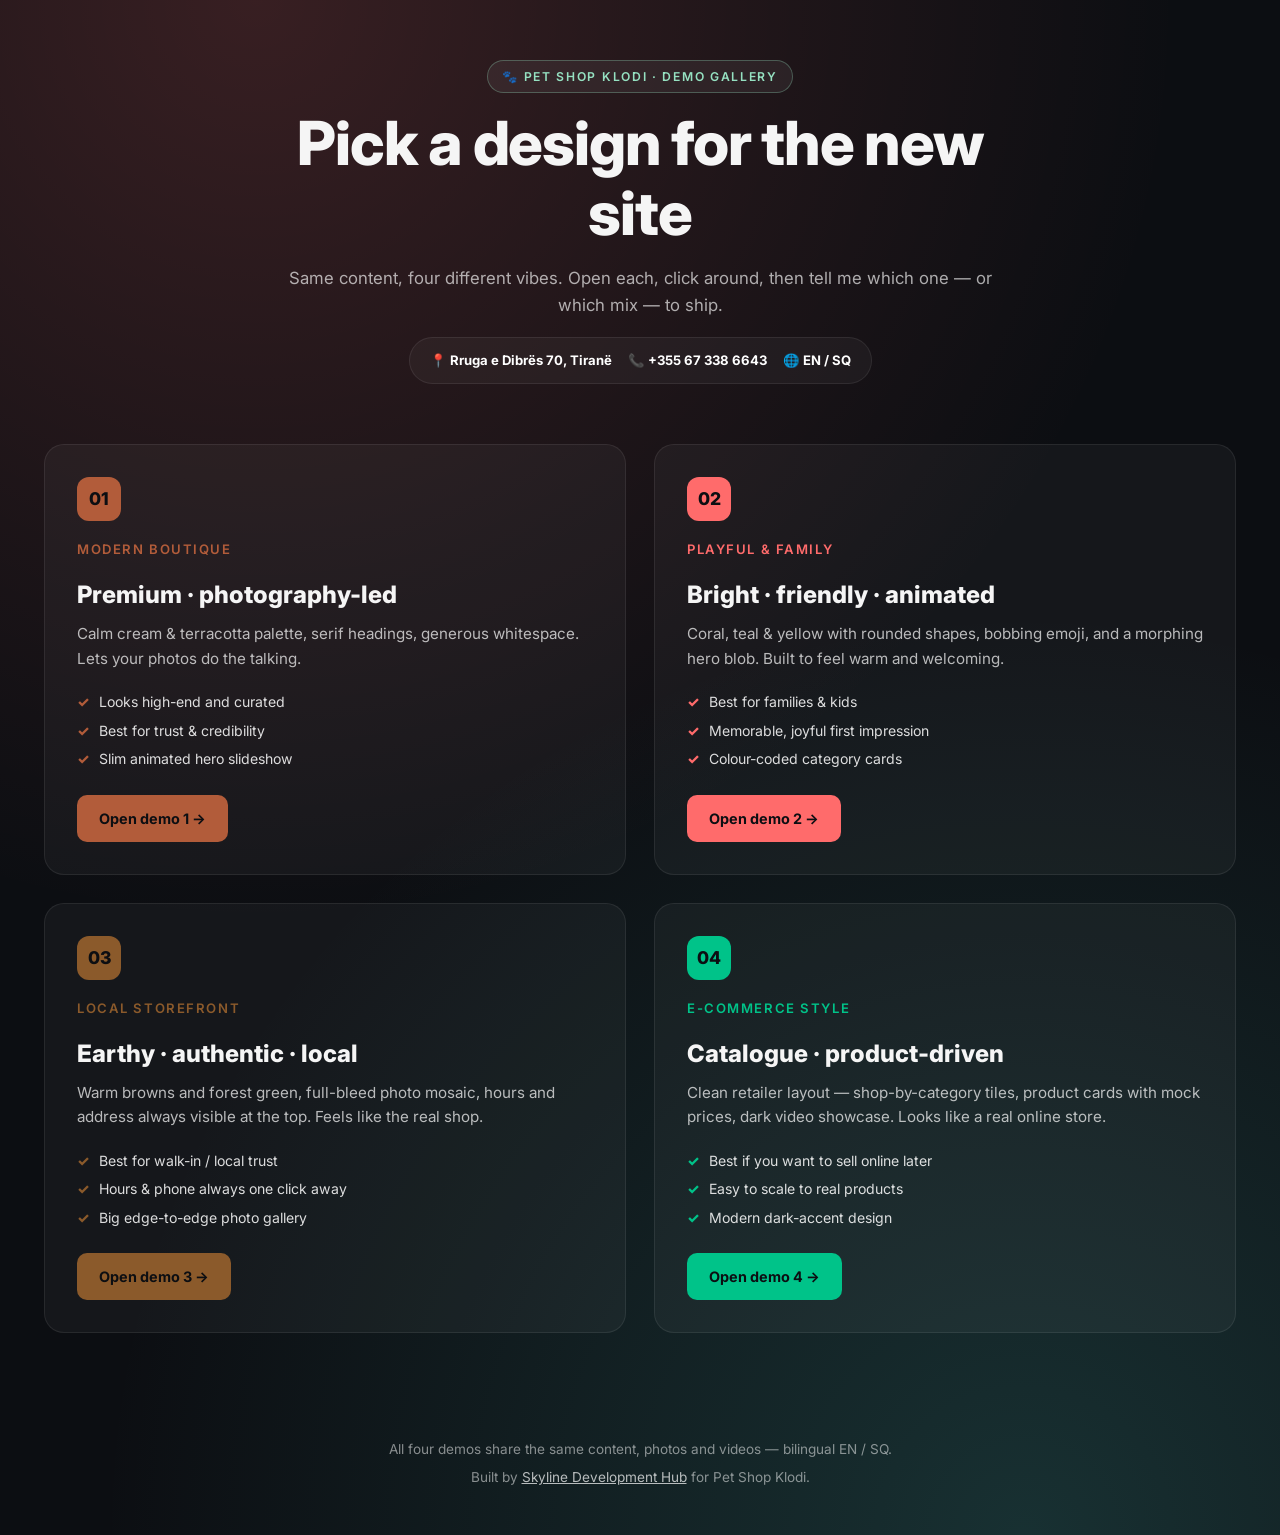
==== index.html @ 3ac2e556 "Initial commit: 4 design demos for Pet Shop Klodi Bilingual (EN/SQ) static site with 4 design varian" ====
<!DOCTYPE html>
<html lang="en">
<head>
<meta charset="UTF-8">
<meta name="viewport" content="width=device-width, initial-scale=1.0">
<title>Pet Shop Klodi — Demo Picker</title>
<meta name="description" content="Four design demos for Pet Shop Klodi — pick the one you like.">
<link rel="preconnect" href="https://fonts.googleapis.com">
<link rel="preconnect" href="https://fonts.gstatic.com" crossorigin>
<link href="https://fonts.googleapis.com/css2?family=Inter:wght@400;500;600;700;800&display=swap" rel="stylesheet">
<style>
  *, *::before, *::after { box-sizing: border-box; }
  body {
    margin: 0; min-height: 100vh;
    font-family: 'Inter', system-ui, sans-serif;
    background: #0c0e12; color: #f5f5f5; line-height: 1.6;
    background-image:
      radial-gradient(circle at 20% 0%, rgba(255,107,107,.18), transparent 50%),
      radial-gradient(circle at 80% 100%, rgba(78,205,196,.18), transparent 50%);
  }
  a { color: inherit; text-decoration: none; }
  .wrap { max-width: 1240px; margin: 0 auto; padding: 60px 24px; }
  header { text-align: center; max-width: 720px; margin: 0 auto 60px; }
  header .badge {
    display: inline-block; padding: 6px 14px; background: rgba(255,255,255,.06);
    border-radius: 999px; font-size: .76rem; font-weight: 600;
    text-transform: uppercase; letter-spacing: .14em; margin-bottom: 16px;
    color: #95e1c1; border: 1px solid rgba(149,225,193,.3);
  }
  header h1 {
    font-size: clamp(2.4rem, 5vw, 3.8rem); font-weight: 800;
    letter-spacing: -.02em; line-height: 1.15; margin: 0 0 16px;
  }
  header p { color: rgba(255,255,255,.65); font-size: 1.05rem; margin: 0; }
  .grid {
    display: grid; grid-template-columns: repeat(2, 1fr); gap: 28px;
  }
  @media (max-width: 880px) { .grid { grid-template-columns: 1fr; } }
  .card {
    position: relative; background: rgba(255,255,255,.04);
    border: 1px solid rgba(255,255,255,.08); border-radius: 20px;
    padding: 32px; transition: all .3s ease; overflow: hidden;
  }
  .card:hover { transform: translateY(-4px); border-color: rgba(255,255,255,.18);
    background: rgba(255,255,255,.06); }
  .card .num {
    width: 44px; height: 44px; display: grid; place-items: center;
    background: var(--c, #4ecdc4); color: #0c0e12; border-radius: 12px;
    font-weight: 800; font-size: 1.1rem; margin-bottom: 18px;
  }
  .card h2 {
    font-size: 1.5rem; font-weight: 800; margin: 0 0 8px;
  }
  .card .sub {
    font-size: .82rem; color: var(--c, #4ecdc4); font-weight: 600;
    text-transform: uppercase; letter-spacing: .12em; margin-bottom: 16px;
  }
  .card p { color: rgba(255,255,255,.7); margin: 0 0 20px; font-size: .95rem; }
  .card .pros {
    list-style: none; padding: 0; margin: 0 0 24px;
    display: grid; gap: 6px;
  }
  .card .pros li {
    font-size: .88rem; color: rgba(255,255,255,.85);
    padding-left: 22px; position: relative;
  }
  .card .pros li::before {
    content: '✓'; position: absolute; left: 0; top: 0; color: var(--c, #4ecdc4);
    font-weight: 800;
  }
  .card .actions { display: flex; gap: 10px; flex-wrap: wrap; }
  .card .btn {
    display: inline-block; padding: 12px 22px; border-radius: 10px;
    font-weight: 700; font-size: .9rem; transition: all .2s ease;
  }
  .btn-primary { background: var(--c, #4ecdc4); color: #0c0e12; }
  .btn-primary:hover { transform: translateY(-1px); filter: brightness(1.1); }
  .btn-ghost { color: #fff; border: 1px solid rgba(255,255,255,.18); }
  .btn-ghost:hover { background: rgba(255,255,255,.08); }

  .card.d1 { --c: #b25c3a; }
  .card.d2 { --c: #ff6b6b; }
  .card.d3 { --c: #8b5a2b; }
  .card.d4 { --c: #00c389; }

  footer {
    text-align: center; padding: 40px 24px;
    color: rgba(255,255,255,.5); font-size: .85rem;
  }
  footer p { margin: 6px 0; }
  footer a { color: rgba(255,255,255,.7); text-decoration: underline; }
  .meta {
    display: inline-flex; gap: 16px; flex-wrap: wrap; padding: 12px 20px;
    background: rgba(255,255,255,.04); border: 1px solid rgba(255,255,255,.08);
    border-radius: 999px; font-size: .82rem; margin-top: 18px;
  }
  .meta b { color: #fff; }
</style>
</head>
<body>

<div class="wrap">
  <header>
    <span class="badge">🐾 Pet Shop Klodi · Demo gallery</span>
    <h1>Pick a design for the new site</h1>
    <p>Same content, four different vibes. Open each, click around, then tell me which one — or which mix — to ship.</p>
    <div class="meta">
      <span>📍 <b>Rruga e Dibrës 70, Tiranë</b></span>
      <span>📞 <b>+355 67 338 6643</b></span>
      <span>🌐 <b>EN / SQ</b></span>
    </div>
  </header>

  <div class="grid">

    <article class="card d1">
      <div class="num">01</div>
      <p class="sub">Modern Boutique</p>
      <h2>Premium · photography-led</h2>
      <p>Calm cream &amp; terracotta palette, serif headings, generous whitespace. Lets your photos do the talking.</p>
      <ul class="pros">
        <li>Looks high-end and curated</li>
        <li>Best for trust &amp; credibility</li>
        <li>Slim animated hero slideshow</li>
      </ul>
      <div class="actions">
        <a class="btn btn-primary" href="demo1-boutique/index.html">Open demo 1 →</a>
      </div>
    </article>

    <article class="card d2">
      <div class="num">02</div>
      <p class="sub">Playful &amp; Family</p>
      <h2>Bright · friendly · animated</h2>
      <p>Coral, teal &amp; yellow with rounded shapes, bobbing emoji, and a morphing hero blob. Built to feel warm and welcoming.</p>
      <ul class="pros">
        <li>Best for families &amp; kids</li>
        <li>Memorable, joyful first impression</li>
        <li>Colour-coded category cards</li>
      </ul>
      <div class="actions">
        <a class="btn btn-primary" href="demo2-playful/index.html">Open demo 2 →</a>
      </div>
    </article>

    <article class="card d3">
      <div class="num">03</div>
      <p class="sub">Local Storefront</p>
      <h2>Earthy · authentic · local</h2>
      <p>Warm browns and forest green, full-bleed photo mosaic, hours and address always visible at the top. Feels like the real shop.</p>
      <ul class="pros">
        <li>Best for walk-in / local trust</li>
        <li>Hours &amp; phone always one click away</li>
        <li>Big edge-to-edge photo gallery</li>
      </ul>
      <div class="actions">
        <a class="btn btn-primary" href="demo3-storefront/index.html">Open demo 3 →</a>
      </div>
    </article>

    <article class="card d4">
      <div class="num">04</div>
      <p class="sub">E-commerce Style</p>
      <h2>Catalogue · product-driven</h2>
      <p>Clean retailer layout — shop-by-category tiles, product cards with mock prices, dark video showcase. Looks like a real online store.</p>
      <ul class="pros">
        <li>Best if you want to sell online later</li>
        <li>Easy to scale to real products</li>
        <li>Modern dark-accent design</li>
      </ul>
      <div class="actions">
        <a class="btn btn-primary" href="demo4-ecommerce/index.html">Open demo 4 →</a>
      </div>
    </article>

  </div>
</div>

<footer>
  <p>All four demos share the same content, photos and videos — bilingual EN / SQ.</p>
  <p>Built by <a href="mailto:contact@skylinedevelopmenthub.com">Skyline Development Hub</a> for Pet Shop Klodi.</p>
</footer>

</body>
</html>
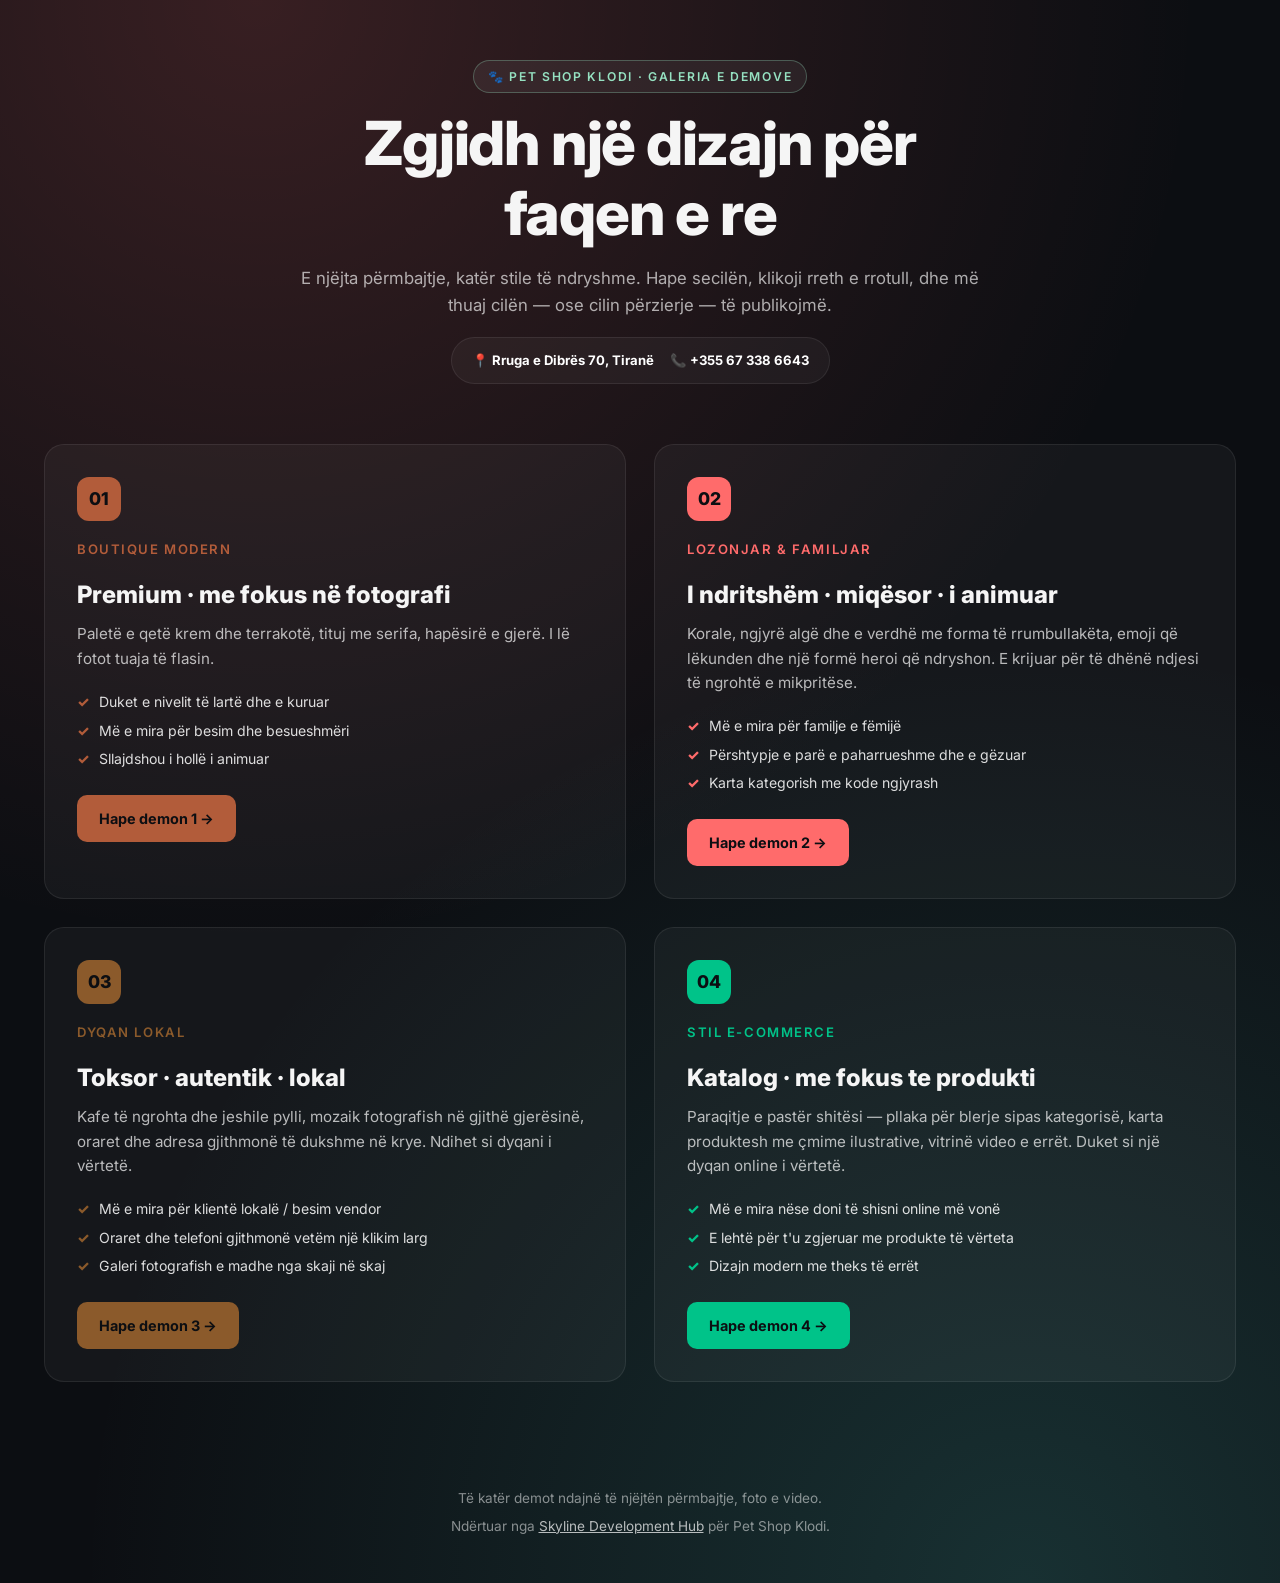
==== commit a30140fb: "Translate demo picker landing page to Albanian only Co-Authored-By: Claude Opus 4.7 (1M context) <no" ====
--- a/index.html
+++ b/index.html
@@ -1,10 +1,10 @@
 <!DOCTYPE html>
-<html lang="en">
+<html lang="sq">
 <head>
 <meta charset="UTF-8">
 <meta name="viewport" content="width=device-width, initial-scale=1.0">
-<title>Pet Shop Klodi — Demo Picker</title>
-<meta name="description" content="Four design demos for Pet Shop Klodi — pick the one you like.">
+<title>Pet Shop Klodi — Zgjedhja e demos</title>
+<meta name="description" content="Katër demo dizajni për Pet Shop Klodi — zgjidh atë që të pëlqen më shumë.">
 <link rel="preconnect" href="https://fonts.googleapis.com">
 <link rel="preconnect" href="https://fonts.gstatic.com" crossorigin>
 <link href="https://fonts.googleapis.com/css2?family=Inter:wght@400;500;600;700;800&display=swap" rel="stylesheet">
@@ -101,13 +101,12 @@
 
 <div class="wrap">
   <header>
-    <span class="badge">🐾 Pet Shop Klodi · Demo gallery</span>
-    <h1>Pick a design for the new site</h1>
-    <p>Same content, four different vibes. Open each, click around, then tell me which one — or which mix — to ship.</p>
+    <span class="badge">🐾 Pet Shop Klodi · Galeria e demove</span>
+    <h1>Zgjidh një dizajn për faqen e re</h1>
+    <p>E njëjta përmbajtje, katër stile të ndryshme. Hape secilën, klikoji rreth e rrotull, dhe më thuaj cilën — ose cilin përzierje — të publikojmë.</p>
     <div class="meta">
       <span>📍 <b>Rruga e Dibrës 70, Tiranë</b></span>
       <span>📞 <b>+355 67 338 6643</b></span>
-      <span>🌐 <b>EN / SQ</b></span>
     </div>
   </header>
 
@@ -115,61 +114,61 @@
 
     <article class="card d1">
       <div class="num">01</div>
-      <p class="sub">Modern Boutique</p>
-      <h2>Premium · photography-led</h2>
-      <p>Calm cream &amp; terracotta palette, serif headings, generous whitespace. Lets your photos do the talking.</p>
+      <p class="sub">Boutique Modern</p>
+      <h2>Premium · me fokus në fotografi</h2>
+      <p>Paletë e qetë krem dhe terrakotë, tituj me serifa, hapësirë e gjerë. I lë fotot tuaja të flasin.</p>
       <ul class="pros">
-        <li>Looks high-end and curated</li>
-        <li>Best for trust &amp; credibility</li>
-        <li>Slim animated hero slideshow</li>
+        <li>Duket e nivelit të lartë dhe e kuruar</li>
+        <li>Më e mira për besim dhe besueshmëri</li>
+        <li>Sllajdshou i hollë i animuar</li>
       </ul>
       <div class="actions">
-        <a class="btn btn-primary" href="demo1-boutique/index.html">Open demo 1 →</a>
+        <a class="btn btn-primary" href="demo1-boutique/index.html">Hape demon 1 →</a>
       </div>
     </article>
 
     <article class="card d2">
       <div class="num">02</div>
-      <p class="sub">Playful &amp; Family</p>
-      <h2>Bright · friendly · animated</h2>
-      <p>Coral, teal &amp; yellow with rounded shapes, bobbing emoji, and a morphing hero blob. Built to feel warm and welcoming.</p>
+      <p class="sub">Lozonjar &amp; Familjar</p>
+      <h2>I ndritshëm · miqësor · i animuar</h2>
+      <p>Korale, ngjyrë algë dhe e verdhë me forma të rrumbullakëta, emoji që lëkunden dhe një formë heroi që ndryshon. E krijuar për të dhënë ndjesi të ngrohtë e mikpritëse.</p>
       <ul class="pros">
-        <li>Best for families &amp; kids</li>
-        <li>Memorable, joyful first impression</li>
-        <li>Colour-coded category cards</li>
+        <li>Më e mira për familje e fëmijë</li>
+        <li>Përshtypje e parë e paharrueshme dhe e gëzuar</li>
+        <li>Karta kategorish me kode ngjyrash</li>
       </ul>
       <div class="actions">
-        <a class="btn btn-primary" href="demo2-playful/index.html">Open demo 2 →</a>
+        <a class="btn btn-primary" href="demo2-playful/index.html">Hape demon 2 →</a>
       </div>
     </article>
 
     <article class="card d3">
       <div class="num">03</div>
-      <p class="sub">Local Storefront</p>
-      <h2>Earthy · authentic · local</h2>
-      <p>Warm browns and forest green, full-bleed photo mosaic, hours and address always visible at the top. Feels like the real shop.</p>
+      <p class="sub">Dyqan Lokal</p>
+      <h2>Toksor · autentik · lokal</h2>
+      <p>Kafe të ngrohta dhe jeshile pylli, mozaik fotografish në gjithë gjerësinë, oraret dhe adresa gjithmonë të dukshme në krye. Ndihet si dyqani i vërtetë.</p>
       <ul class="pros">
-        <li>Best for walk-in / local trust</li>
-        <li>Hours &amp; phone always one click away</li>
-        <li>Big edge-to-edge photo gallery</li>
+        <li>Më e mira për klientë lokalë / besim vendor</li>
+        <li>Oraret dhe telefoni gjithmonë vetëm një klikim larg</li>
+        <li>Galeri fotografish e madhe nga skaji në skaj</li>
       </ul>
       <div class="actions">
-        <a class="btn btn-primary" href="demo3-storefront/index.html">Open demo 3 →</a>
+        <a class="btn btn-primary" href="demo3-storefront/index.html">Hape demon 3 →</a>
       </div>
     </article>
 
     <article class="card d4">
       <div class="num">04</div>
-      <p class="sub">E-commerce Style</p>
-      <h2>Catalogue · product-driven</h2>
-      <p>Clean retailer layout — shop-by-category tiles, product cards with mock prices, dark video showcase. Looks like a real online store.</p>
+      <p class="sub">Stil E-commerce</p>
+      <h2>Katalog · me fokus te produkti</h2>
+      <p>Paraqitje e pastër shitësi — pllaka për blerje sipas kategorisë, karta produktesh me çmime ilustrative, vitrinë video e errët. Duket si një dyqan online i vërtetë.</p>
       <ul class="pros">
-        <li>Best if you want to sell online later</li>
-        <li>Easy to scale to real products</li>
-        <li>Modern dark-accent design</li>
+        <li>Më e mira nëse doni të shisni online më vonë</li>
+        <li>E lehtë për t'u zgjeruar me produkte të vërteta</li>
+        <li>Dizajn modern me theks të errët</li>
       </ul>
       <div class="actions">
-        <a class="btn btn-primary" href="demo4-ecommerce/index.html">Open demo 4 →</a>
+        <a class="btn btn-primary" href="demo4-ecommerce/index.html">Hape demon 4 →</a>
       </div>
     </article>
 
@@ -177,8 +176,8 @@
 </div>
 
 <footer>
-  <p>All four demos share the same content, photos and videos — bilingual EN / SQ.</p>
-  <p>Built by <a href="mailto:contact@skylinedevelopmenthub.com">Skyline Development Hub</a> for Pet Shop Klodi.</p>
+  <p>Të katër demot ndajnë të njëjtën përmbajtje, foto e video.</p>
+  <p>Ndërtuar nga <a href="mailto:contact@skylinedevelopmenthub.com">Skyline Development Hub</a> për Pet Shop Klodi.</p>
 </footer>
 
 </body>
